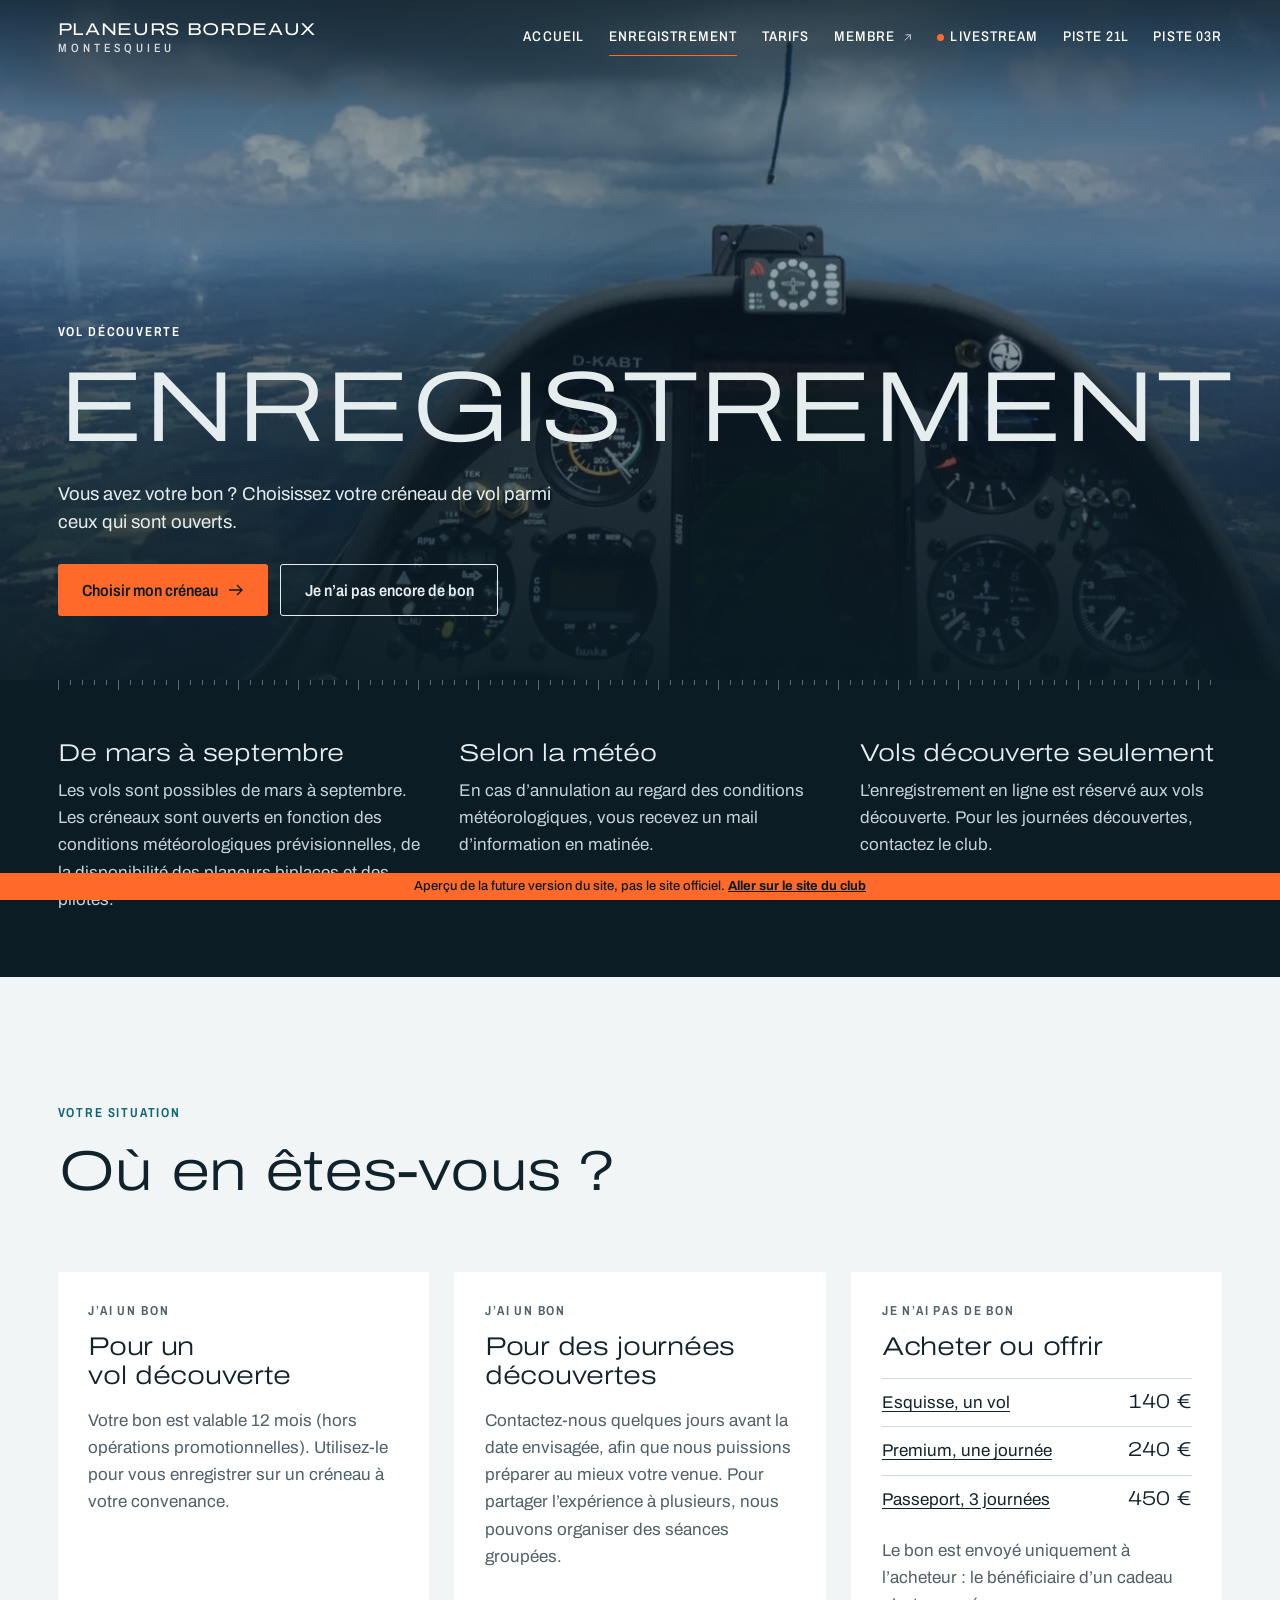
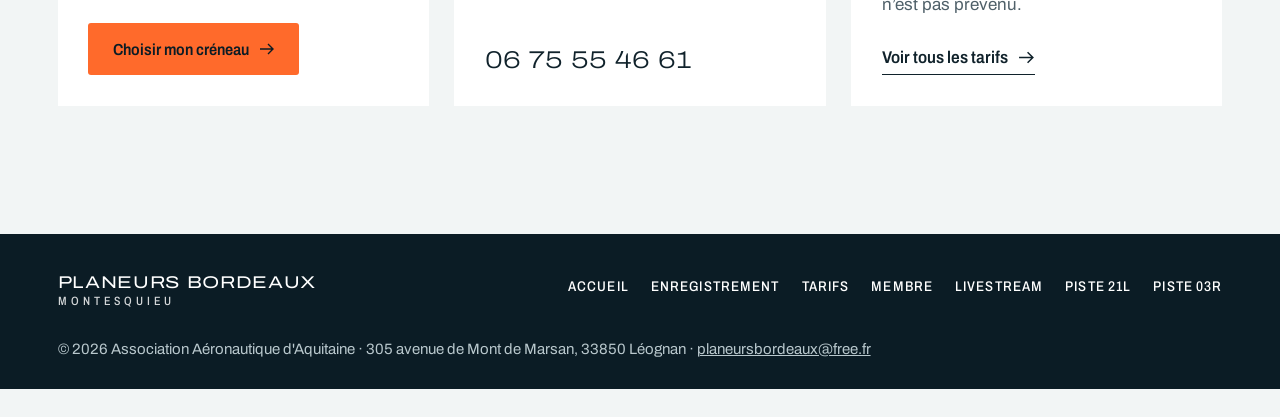
==== enregistrement.html @ 53cec764 "Publie l'aperçu du nouveau site du club Copie de relecture, non officielle et non indexée. Sans webc" ====
<!doctype html>
<html lang="fr">
<head>
  <meta charset="utf-8">
  <meta name="viewport" content="width=device-width, initial-scale=1">
  <title>Enregistrement sur un vol découverte | Planeurs Bordeaux Montesquieu</title>
  <meta name="description" content="Vous avez un bon pour un vol découverte en planeur ? Choisissez votre créneau de vol sur l'aérodrome de Bordeaux–Léognan–Saucats, de mars à septembre.">
  <meta property="og:type" content="website">
  <meta property="og:locale" content="fr_FR">
  <meta property="og:site_name" content="Planeurs Bordeaux Montesquieu">
  <meta property="og:title" content="Enregistrement sur un vol découverte | Planeurs Bordeaux Montesquieu">
  <meta property="og:description" content="Vous avez un bon pour un vol découverte en planeur ? Choisissez votre créneau de vol sur l'aérodrome de Bordeaux–Léognan–Saucats, de mars à septembre.">
  <meta property="og:image" content="https://planeursbordeaux.fr/assets/img/partage.jpg">
  <meta name="theme-color" content="#0b1c25">
  <link rel="icon" href="assets/img/favicon.svg" type="image/svg+xml">
  <link rel="preload" href="assets/fonts/archivo-latin-wdth-normal.woff2" as="font" type="font/woff2" crossorigin>
  <link rel="stylesheet" href="assets/css/site.css">
  <script>document.documentElement.classList.add('js')</script>
  <meta name="robots" content="noindex, nofollow">
  <style>
    .bandeau-apercu { position: fixed; inset: auto 0 0; z-index: 60; padding: 5px 12px; background: #ff6a2b; color: #0b1c25; font-size: .8125rem; line-height: 1.3; text-align: center; font-weight: 500; }
    .bandeau-apercu a { font-weight: 700; }
    body, .hero { padding-bottom: 28px; }
  </style>
</head>
<body class="page-enregistrement">
  <a class="evitement" href="#contenu">Aller au contenu</a>

  <header class="entete">
    <a class="marque" href="index.html" aria-label="Planeurs Bordeaux Montesquieu, accueil">
      <b>Planeurs Bordeaux</b>
      <span>Montesquieu</span>
    </a>
    <button class="menu-bouton" type="button" aria-expanded="false" aria-controls="navigation">Menu</button>
    <nav class="nav" id="navigation" aria-label="Navigation principale">
      <ul>
        <li><a href="index.html">Accueil</a></li>
        <li><a href="enregistrement.html" aria-current="page">Enregistrement</a></li>
        <li><a href="tarifs.html">Tarifs</a></li>
        <li><a href="https://club.givav.fr/givav.php/gvsmart" target="_blank" rel="noopener">Membre <svg class="fleche fleche-sortie" viewBox="0 0 16 16" aria-hidden="true"><path d="M4 12 12 4M5 4h7v7" fill="none" stroke="currentColor" stroke-width="1.4"/></svg><span class="sr"> (nouvel onglet)</span></a></li>
        <li><a href="livestream.html"><span class="point-direct" aria-hidden="true"></span>Livestream</a></li>
        <li><a href="piste-21l.html">Piste 21L</a></li>
        <li><a href="piste-03r.html">Piste 03R</a></li>
      </ul>
    </nav>
  </header>

  <main id="contenu">
  <section class="tete-page tete-page-photo sombre">
    <img src="assets/img/avec-precision-1920.webp" srcset="assets/img/avec-precision-1280.webp 1280w, assets/img/avec-precision-1920.webp 1920w" sizes="max(100vw, 120vh)" width="1920" height="1000" alt="Tableau de bord d'un planeur en vol, avec la campagne à l'horizon" style="object-position:62% 50%" fetchpriority="high">
    <div class="wrap">
      <p class="etiquette">Vol découverte</p>
      <h1>Enregistrement</h1>
      <p class="chapo">Vous avez votre bon ? Choisissez votre créneau de vol parmi ceux qui sont ouverts.</p>
      <div class="actions">
        <a class="bouton" href="https://club.givav.fr/givav.php/gvvi/vi/resa?assoc=723302">Choisir mon créneau <svg class="fleche" viewBox="0 0 16 16" aria-hidden="true"><path d="M1 8h13M9 3l5 5-5 5" fill="none" stroke="currentColor" stroke-width="1.4"/></svg></a>
        <a class="bouton bouton-contour" href="#cas">Je n’ai pas encore de bon</a>
      </div>
    </div>
  </section>

  <section class="sombre" aria-label="À savoir avant de choisir un créneau">
    <div class="wrap">
      <div class="graduation"></div>
      <div class="reperes-vol">
        <div>
          <h2>De mars à septembre</h2>
          <p>Les vols sont possibles de mars à septembre. Les créneaux sont ouverts en fonction des conditions météorologiques prévisionnelles, de la disponibilité des planeurs biplaces et des pilotes.</p>
        </div>
        <div>
          <h2>Selon la météo</h2>
          <p>En cas d’annulation au regard des conditions météorologiques, vous recevez un mail d’information en matinée.</p>
        </div>
        <div>
          <h2>Vols découverte seulement</h2>
          <p>L’enregistrement en ligne est réservé aux vols découverte. Pour les journées découvertes, contactez le club.</p>
        </div>
      </div>
    </div>
  </section>

  <section class="section clair" id="cas" aria-label="Votre situation">
    <div class="wrap">
      <div class="titre-section">
        <p class="etiquette">Votre situation</p>
        <h2>Où en êtes-vous ?</h2>
      </div>
      <div class="cas">
        <article>
          <p class="etiquette">J’ai un bon</p>
          <h3>Pour un vol découverte</h3>
          <p>Votre bon est valable 12 mois (hors opérations promotionnelles). Utilisez-le pour vous enregistrer sur un créneau à votre convenance.</p>
          <div class="bas"><a class="bouton" href="https://club.givav.fr/givav.php/gvvi/vi/resa?assoc=723302">Choisir mon créneau <svg class="fleche" viewBox="0 0 16 16" aria-hidden="true"><path d="M1 8h13M9 3l5 5-5 5" fill="none" stroke="currentColor" stroke-width="1.4"/></svg></a></div>
        </article>
        <article>
          <p class="etiquette">J’ai un bon</p>
          <h3>Pour des journées découvertes</h3>
          <p>Contactez-nous quelques jours avant la date envisagée, afin que nous puissions préparer au mieux votre venue. Pour partager l’expérience à plusieurs, nous pouvons organiser des séances groupées.</p>
          <div class="bas"><a class="contact-tel" href="tel:+33675554661">06 75 55 46 61</a></div>
        </article>
        <article>
          <p class="etiquette">Je n’ai pas de bon</p>
          <h3>Acheter ou offrir</h3>
          <ul class="cas-liste">
            <li><a href="https://club.givav.fr/givav.php/gvvi/vi/main?assoc=723302&amp;id_vi_modele=1">Esquisse, un vol</a><span class="prix">140 €</span></li>
            <li><a href="https://club.givav.fr/givav.php/gvvi/vi/main?assoc=723302&amp;id_vi_modele=3">Premium, une journée</a><span class="prix">240 €</span></li>
            <li><a href="https://club.givav.fr/givav.php/gvvi/decouv/main?assoc=723302&amp;id_forfait_modele=90">Passeport, 3 journées</a><span class="prix">450 €</span></li>
          </ul>
          <p style="margin-top:14px">Le bon est envoyé uniquement à l’acheteur : le bénéficiaire d’un cadeau n’est pas prévenu.</p>
          <div class="bas"><a class="lien-fleche" href="tarifs.html">Voir tous les tarifs <svg class="fleche" viewBox="0 0 16 16" aria-hidden="true"><path d="M1 8h13M9 3l5 5-5 5" fill="none" stroke="currentColor" stroke-width="1.4"/></svg></a></div>
        </article>
      </div>
    </div>
  </section>
  </main>

  <footer class="pied">
    <div class="wrap">
      <div class="pied-haut">
        <a class="marque" href="index.html">
          <b>Planeurs Bordeaux</b>
          <span>Montesquieu</span>
        </a>
        <nav aria-label="Navigation du pied de page">
          <ul>
        <li><a href="index.html">Accueil</a></li>
        <li><a href="enregistrement.html">Enregistrement</a></li>
        <li><a href="tarifs.html">Tarifs</a></li>
        <li><a href="https://club.givav.fr/givav.php/gvsmart" target="_blank" rel="noopener">Membre</a></li>
        <li><a href="livestream.html">Livestream</a></li>
        <li><a href="piste-21l.html">Piste 21L</a></li>
        <li><a href="piste-03r.html">Piste 03R</a></li>
          </ul>
        </nav>
      </div>
      <p class="pied-bas">© 2026 Association Aéronautique d'Aquitaine · 305 avenue de Mont de Marsan, 33850 Léognan · <a href="mailto:planeursbordeaux@free.fr">planeursbordeaux@free.fr</a></p>
    </div>
  </footer>

  <div class="bandeau-apercu">Aperçu de la future version du site, pas le site officiel. <a href="http://planeursbordeaux.fr/">Aller sur le site du club</a></div>
  <script src="assets/js/site.js" defer></script>
</body>
</html>
---- assets/css/site.css ----
/* Planeurs Bordeaux Montesquieu
   Une seule police, Archivo, en trois largeurs :
   large pour les titres et les prix, normale pour le texte, étroite pour les étiquettes. */

@font-face {
  font-family: "Archivo";
  src: url("../fonts/archivo-latin-wdth-normal.woff2") format("woff2");
  font-weight: 100 900;
  font-stretch: 62% 125%;
  font-display: swap;
}

:root {
  --nuit: #0b1c25;
  --nuit-2: #142d39;
  --encre: #10222b;
  --gris: #4f6069;
  --filet: #cfd8da;
  --ciel: #f2f5f5;
  --sable: #ece3d3;
  --ocean: #0b6577;
  --ocean-clair: #9fd0dc;
  --balise: #ff6a2b;
  --gouttiere: clamp(20px, 4.5vw, 72px);
  --section: clamp(72px, 10vw, 152px);
  --entete: 76px;
}

*, *::before, *::after { box-sizing: border-box; }

html {
  scroll-behavior: smooth;
  scroll-padding-top: calc(var(--entete) + 16px);
  -webkit-text-size-adjust: 100%;
}

body {
  margin: 0;
  font: 400 1.0625rem/1.6 "Archivo", system-ui, -apple-system, "Segoe UI", sans-serif;
  color: var(--encre);
  background: var(--ciel);
  overflow-x: clip;
}

body.menu-ouvert { overflow: hidden; }

img { display: block; max-width: 100%; height: auto; }
a { color: inherit; }
ul, ol { margin: 0; padding: 0; list-style: none; }
p { margin: 0; }
figure { margin: 0; }

h1, h2, h3 {
  margin: 0;
  font-weight: 300;
  font-stretch: 125%;
  line-height: 1.06;
  letter-spacing: -.012em;
  text-wrap: balance;
}
h2 { font-size: clamp(2rem, 4.4vw, 4.25rem); }
h3 { font-size: clamp(1.5rem, 2.3vw, 2.125rem); line-height: 1.12; }

:focus-visible { outline: 2px solid var(--balise); outline-offset: 3px; }

.sr { position: absolute; width: 1px; height: 1px; overflow: hidden; clip-path: inset(50%); white-space: nowrap; }

.evitement {
  position: absolute; left: 12px; top: -60px; z-index: 100;
  padding: .6em 1em; background: #fff; color: var(--encre);
}
.evitement:focus { top: 12px; }

.wrap { width: 100%; max-width: 1480px; margin-inline: auto; padding-inline: var(--gouttiere); }
.section { padding-block: var(--section); }
.sombre { background: var(--nuit); color: #e6edef; }
.sable { background: var(--sable); }

.etiquette {
  font-stretch: 78%;
  font-weight: 600;
  font-size: .8125rem;
  line-height: 1.3;
  letter-spacing: .14em;
  text-transform: uppercase;
  color: var(--ocean);
}
.sombre .etiquette { color: var(--ocean-clair); }

.chapo { font-size: clamp(1.125rem, 1.45vw, 1.3125rem); line-height: 1.5; max-width: 46ch; }

.titre-section {
  display: grid;
  grid-template-columns: repeat(12, 1fr);
  column-gap: 24px;
  row-gap: 20px;
  align-items: end;
  margin-bottom: clamp(40px, 5.5vw, 80px);
}
.titre-section .etiquette { grid-column: 1 / -1; }
.titre-section h2 { grid-column: 1 / span 7; }
.titre-section .chapo { grid-column: 8 / -1; }

/* Graduation d'instrument, le fil conducteur du site */
.graduation {
  height: 10px;
  background:
    repeating-linear-gradient(90deg, currentColor 0 1px, transparent 1px 60px) 0 0 / 100% 10px no-repeat,
    repeating-linear-gradient(90deg, currentColor 0 1px, transparent 1px 12px) 0 0 / 100% 5px no-repeat;
  opacity: .38;
}

/* Boutons et liens */
.bouton {
  display: inline-flex;
  align-items: center;
  justify-content: center;
  gap: .65em;
  padding: .95em 1.45em;
  border: 1px solid transparent;
  border-radius: 3px;
  background: var(--balise);
  color: var(--nuit);
  font: inherit;
  font-stretch: 88%;
  font-weight: 600;
  font-size: 1rem;
  line-height: 1.2;
  text-decoration: none;
  cursor: pointer;
  transition: background-color .2s, color .2s, border-color .2s;
}
.bouton:hover { background: #fff; }
.sable .bouton:hover, .clair .bouton:hover { background: var(--nuit); color: #fff; }
.bouton-contour { background: transparent; border-color: currentColor; color: inherit; }
.bouton-contour:hover { background: #fff; border-color: #fff; color: var(--nuit); }
.sable .bouton-contour:hover, .clair .bouton-contour:hover { background: var(--nuit); border-color: var(--nuit); color: #fff; }

.lien-fleche {
  display: inline-flex;
  align-items: center;
  gap: .6em;
  font-stretch: 88%;
  font-weight: 600;
  text-decoration: none;
  border-bottom: 1px solid currentColor;
  padding-bottom: .15em;
}
.fleche { display: inline-block; flex: none; width: 1em; height: 1em; transition: transform .2s; }
a:hover > .fleche { transform: translateX(3px); }
a:hover > .fleche-sortie { transform: translate(2px, -2px); }

/* En-tête */
.entete {
  position: fixed;
  inset: 0 0 auto;
  z-index: 50;
  display: flex;
  align-items: center;
  justify-content: space-between;
  gap: 24px;
  min-height: var(--entete);
  padding: 12px var(--gouttiere);
  color: #fff;
  transition: background-color .3s, min-height .3s;
}
.entete::before {
  content: "";
  position: absolute;
  inset: 0 0 -32px;
  z-index: -1;
  background: linear-gradient(to bottom, rgba(11, 28, 37, .62), transparent);
  pointer-events: none;
  transition: opacity .3s;
}
.entete.pleine { background: rgba(11, 28, 37, .96); }
.entete.pleine::before { opacity: 0; }

.marque { display: block; text-decoration: none; line-height: 1.1; }
.marque b { display: block; font-stretch: 125%; font-weight: 400; font-size: 1.0625rem; letter-spacing: .04em; text-transform: uppercase; white-space: nowrap; }
.marque span { display: block; margin-top: 3px; font-stretch: 78%; font-weight: 500; font-size: .75rem; letter-spacing: .34em; text-transform: uppercase; opacity: .82; }

@media (max-width: 380px) {
  .entete { gap: 12px; }
  .marque b { font-size: .9375rem; letter-spacing: .02em; }
}

.nav ul { display: flex; gap: clamp(14px, 1.9vw, 30px); }
.nav a {
  display: inline-flex;
  align-items: center;
  gap: .45em;
  padding: .45em 0;
  border-bottom: 1px solid transparent;
  font-stretch: 84%;
  font-weight: 500;
  font-size: .875rem;
  letter-spacing: .08em;
  text-transform: uppercase;
  text-decoration: none;
  white-space: nowrap;
  transition: border-color .2s;
}
.nav a:hover { border-bottom-color: rgba(255, 255, 255, .6); }
.nav a[aria-current] { border-bottom-color: var(--balise); }
.nav .fleche { width: .8em; height: .8em; opacity: .75; }

.point-direct {
  flex: none;
  width: 7px;
  height: 7px;
  border-radius: 50%;
  background: var(--balise);
  animation: pulsation 2.4s ease-in-out infinite;
}
@keyframes pulsation { 50% { opacity: .35; } }

.menu-bouton {
  display: none;
  padding: .5em 0;
  border: 0;
  background: none;
  color: inherit;
  font: inherit;
  font-stretch: 84%;
  font-weight: 600;
  font-size: .875rem;
  letter-spacing: .1em;
  text-transform: uppercase;
  cursor: pointer;
}

@media (max-width: 1120px) {
  .menu-bouton { display: block; position: relative; z-index: 2; }
  .marque { position: relative; z-index: 2; }
  .nav {
    position: fixed;
    inset: 0;
    z-index: 1;
    display: flex;
    align-items: center;
    padding: 88px var(--gouttiere) 32px;
    background: var(--nuit);
    overflow-y: auto;
    visibility: hidden;
    opacity: 0;
    transition: opacity .2s, visibility .2s;
  }
  .menu-ouvert .nav { visibility: visible; opacity: 1; }
  .nav ul { flex-direction: column; gap: 6px; width: 100%; }
  .nav a {
    font-stretch: 125%;
    font-weight: 300;
    font-size: clamp(1.5rem, 6.4vw, 2.5rem);
    letter-spacing: 0;
    padding: .28em 0;
    white-space: normal;
  }
  .point-direct { width: 11px; height: 11px; }
}

/* Bandeau d'accueil */
.hero {
  position: relative;
  display: flex;
  flex-direction: column;
  justify-content: flex-end;
  min-height: 100vh;
  min-height: 100svh;
  padding-top: calc(var(--entete) + 24px);
  overflow: hidden;
  background: var(--nuit);
  color: #fff;
}
.hero-images { position: absolute; inset: 0; }
.hero-images img {
  position: absolute;
  inset: 0;
  width: 100%;
  height: 100%;
  object-fit: cover;
  opacity: 0;
  transition: opacity 1.4s ease;
}
.hero-images img.actif { opacity: 1; animation: derive 14s linear forwards; }
@keyframes derive { from { transform: scale(1.07); } to { transform: scale(1); } }
.hero::after {
  content: "";
  position: absolute;
  inset: 0;
  background: linear-gradient(to top, rgba(11, 28, 37, .92) 0%, rgba(11, 28, 37, .62) 42%, rgba(11, 28, 37, .34) 62%, rgba(11, 28, 37, 0) 82%);
}
@media (max-width: 760px) {
  .hero::after { background: linear-gradient(to top, rgba(11, 28, 37, .94) 0%, rgba(11, 28, 37, .72) 52%, rgba(11, 28, 37, .4) 72%, rgba(11, 28, 37, .05) 92%); }
}
.hero-contenu { position: relative; z-index: 1; padding-bottom: clamp(20px, 3vw, 36px); }
.hero .etiquette { color: #fff; margin-bottom: 18px; }
.hero h1 { font-size: clamp(2.05rem, 5.5vw, 6.25rem); line-height: 1.03; text-transform: uppercase; }
.hero-bas {
  display: flex;
  flex-wrap: wrap;
  align-items: flex-end;
  justify-content: space-between;
  gap: 24px 48px;
  margin-top: clamp(20px, 2.6vw, 36px);
}
.hero-bas .chapo { margin-bottom: 22px; max-width: 42ch; }
.actions { display: flex; flex-wrap: wrap; gap: 12px; }
.position {
  font-stretch: 78%;
  font-weight: 500;
  font-size: .8125rem;
  letter-spacing: .12em;
  text-transform: uppercase;
  text-align: right;
  line-height: 1.6;
  opacity: .85;
  font-variant-numeric: tabular-nums;
}

.hero-index {
  position: relative;
  z-index: 1;
  display: flex;
  align-items: stretch;
  gap: clamp(6px, 1.2vw, 20px);
  padding-bottom: 18px;
}
.hero-index ol { display: grid; grid-auto-flow: column; grid-auto-columns: 1fr; gap: clamp(6px, 1.2vw, 20px); flex: 1; min-width: 0; }
.hero-index ol button {
  display: block;
  width: 100%;
  padding: 10px 0 2px;
  border: 0;
  background: none;
  color: #fff;
  font: inherit;
  font-stretch: 78%;
  font-weight: 500;
  font-size: .8125rem;
  letter-spacing: .1em;
  line-height: 1.25;
  text-align: left;
  text-transform: uppercase;
  cursor: pointer;
  opacity: .62;
  transition: opacity .2s;
}
.hero-index ol button:hover, .hero-index ol button.actif { opacity: 1; }
.hero-index .barre { display: block; height: 2px; margin-bottom: 9px; background: rgba(255, 255, 255, .28); overflow: hidden; }
.hero-index .barre i { display: block; height: 100%; background: var(--balise); transform: scaleX(0); transform-origin: left; }
.hero-index button.actif .barre i { transform: scaleX(1); }
.hero-index.en-lecture button.actif .barre i { animation: remplir 7s linear; }
@keyframes remplir { from { transform: scaleX(0); } to { transform: scaleX(1); } }
.hero-pause {
  flex: none;
  align-self: flex-start;
  width: 28px;
  height: 28px;
  margin-top: 4px;
  padding: 0;
  border: 1px solid rgba(255, 255, 255, .5);
  border-radius: 50%;
  background: none;
  color: #fff;
  font-size: .625rem;
  line-height: 1;
  cursor: pointer;
}

.hero-legende {
  display: none;
  position: relative;
  z-index: 1;
  font-stretch: 78%;
  font-weight: 500;
  font-size: .8125rem;
  letter-spacing: .1em;
  text-transform: uppercase;
  margin-bottom: 2px;
}
@media (max-width: 760px) {
  .hero-index .mot { display: none; }
  .hero-index ol button { padding-block: 13px; }
  .hero-index .barre { margin-bottom: 0; }
  .hero-index { padding-bottom: 6px; }
  .position { display: none; }
  .hero .bouton { flex: 1 1 100%; }
  .hero-legende { display: block; }
}

/* Repères chiffrés */
.reperes { background: var(--nuit); color: #fff; }
.reperes ul {
  display: grid;
  grid-template-columns: repeat(4, 1fr);
  gap: 32px 24px;
  padding-block: clamp(32px, 4vw, 52px) clamp(44px, 5vw, 68px);
}
.reperes strong {
  display: block;
  margin-bottom: 8px;
  font-stretch: 125%;
  font-weight: 300;
  font-size: clamp(1.625rem, 3vw, 3rem);
  line-height: 1.1;
}
.reperes span { display: block; max-width: 28ch; color: #b9c8cd; font-size: 1rem; line-height: 1.4; }
@media (max-width: 860px) { .reperes ul { grid-template-columns: repeat(2, 1fr); } }

/* Offres découverte */
.offres { display: grid; grid-template-columns: repeat(3, 1fr); gap: clamp(20px, 2.2vw, 36px); }
.offre { position: relative; display: flex; flex-direction: column; background: #fff; }
.offre figure { aspect-ratio: 3 / 2; overflow: hidden; background: var(--nuit); }
.offre img { width: 100%; height: 100%; object-fit: cover; transition: transform .6s ease; }
.offre:hover img { transform: scale(1.04); }
.offre-corps { display: flex; flex-direction: column; flex: 1; padding: clamp(20px, 2vw, 32px); }
.offre h3 { margin-top: 8px; }
.prix {
  font-stretch: 125%;
  font-weight: 300;
  line-height: 1;
  letter-spacing: -.02em;
  white-space: nowrap;
  font-variant-numeric: tabular-nums;
}
.offre .prix { margin: 18px 0 16px; font-size: clamp(2.5rem, 3.8vw, 3.75rem); }
.offre-meta { display: flex; flex-wrap: wrap; gap: 6px; margin-bottom: 16px; }
.offre-meta li {
  padding: .25em .6em;
  border-radius: 2px;
  background: var(--ciel);
  font-stretch: 84%;
  font-weight: 500;
  font-size: .875rem;
  line-height: 1.35;
}
.offre-texte { color: var(--gris); margin-bottom: 24px; }
.offre .lien-fleche { margin-top: auto; align-self: flex-start; }
.offre .lien-fleche::after { content: ""; position: absolute; inset: 0; }
.offre:hover .fleche { transform: translateX(3px); }
.offres-note {
  display: flex;
  flex-wrap: wrap;
  align-items: baseline;
  justify-content: space-between;
  gap: 8px 32px;
  margin-top: clamp(24px, 3vw, 40px);
  padding-top: 18px;
  border-top: 1px solid var(--filet);
}
@media (max-width: 980px) {
  .offres { grid-template-columns: 1fr; }
  .offre { flex-direction: row; }
  .offre figure { flex: 0 0 38%; aspect-ratio: auto; }
}
@media (max-width: 620px) {
  .offre { flex-direction: column; }
  .offre figure { flex: none; aspect-ratio: 3 / 2; }
}

/* Marche à suivre */
.parcours { display: grid; grid-template-columns: repeat(2, 1fr); gap: clamp(40px, 6vw, 96px); }
.parcours h3 { margin-bottom: 24px; }
.etapes { counter-reset: etape; margin-bottom: 28px; }
.etapes li {
  counter-increment: etape;
  display: grid;
  grid-template-columns: 44px 1fr;
  padding: 16px 0;
  border-top: 1px solid rgba(16, 34, 43, .2);
}
.etapes li::before {
  content: counter(etape, decimal-leading-zero);
  font-stretch: 78%;
  font-weight: 600;
  font-size: .875rem;
  letter-spacing: .08em;
  line-height: 1.9;
  font-variant-numeric: tabular-nums;
}
@media (max-width: 820px) { .parcours { grid-template-columns: 1fr; } }

/* Les ailes de la glisse */
.valeurs {
  margin-top: 20px;
  font-stretch: 125%;
  font-weight: 200;
  font-size: clamp(1.625rem, 4vw, 3.875rem);
  line-height: 1.22;
  letter-spacing: -.01em;
}
.valeurs span { color: var(--ocean-clair); }
.recits { display: grid; gap: clamp(56px, 8vw, 120px); margin-top: clamp(56px, 8vw, 120px); }
.recit { display: grid; grid-template-columns: repeat(12, 1fr); column-gap: 24px; row-gap: 28px; align-items: center; }
.recit figure { grid-column: 1 / span 7; overflow: hidden; aspect-ratio: 4 / 3; }
.recit img { width: 100%; height: 100%; object-fit: cover; }
.recit-texte { grid-column: 9 / -1; }
.recit:nth-child(even) figure { grid-column: 6 / -1; order: 2; }
.recit:nth-child(even) .recit-texte { grid-column: 1 / span 4; order: 1; }
.recit h3 { margin-bottom: 18px; }
.recit p { color: #c6d3d7; margin-bottom: 22px; }
@media (max-width: 860px) {
  .recit figure, .recit-texte, .recit:nth-child(even) figure, .recit:nth-child(even) .recit-texte { grid-column: 1 / -1; order: 0; }
}

/* Galerie */
.galerie-tete { display: flex; align-items: flex-end; justify-content: space-between; gap: 24px; margin-bottom: 28px; }
.galerie-tete h2 { margin-top: 12px; }
.galerie-fleches { display: flex; gap: 8px; }
.rond {
  display: grid;
  place-items: center;
  width: 48px;
  height: 48px;
  padding: 0;
  border: 1px solid currentColor;
  border-radius: 50%;
  background: none;
  color: inherit;
  cursor: pointer;
  transition: background-color .2s, color .2s;
}
.rond:hover { background: #fff; color: var(--nuit); }
.rond .fleche { width: 18px; height: 18px; }
.rond-retour .fleche { transform: scaleX(-1); }
.galerie {
  display: flex;
  gap: clamp(10px, 1.2vw, 18px);
  padding-inline: var(--gouttiere);
  padding-bottom: 14px;
  overflow-x: auto;
  scroll-snap-type: x proximity;
  scroll-padding-inline: var(--gouttiere);
  scrollbar-width: thin;
  scrollbar-color: rgba(255, 255, 255, .35) transparent;
}
.galerie figure { flex: none; scroll-snap-align: start; }
.galerie button { display: block; padding: 0; border: 0; background: none; cursor: zoom-in; }
.galerie img { width: auto; height: clamp(240px, 38vw, 520px); max-width: none; }
.galerie figcaption {
  margin-top: 10px;
  color: #b9c8cd;
  font-stretch: 78%;
  font-weight: 500;
  font-size: .8125rem;
  letter-spacing: .1em;
  text-transform: uppercase;
}

.visionneuse {
  width: 100vw;
  max-width: none;
  height: 100vh;
  height: 100dvh;
  max-height: none;
  padding: 0;
  border: 0;
  background: rgba(5, 13, 17, .97);
  color: #fff;
}
.visionneuse[open] { display: grid; grid-template-rows: 1fr auto; }
.visionneuse img { width: 100%; height: 100%; min-height: 0; object-fit: contain; padding: clamp(8px, 3vw, 40px); }
.visionneuse-bas { display: flex; align-items: center; justify-content: space-between; gap: 16px; padding: 12px var(--gouttiere) 20px; }
.visionneuse-actions { display: flex; gap: 8px; }

/* Association de référence */
.portraits { display: grid; grid-template-columns: repeat(3, 1fr); gap: clamp(24px, 2.6vw, 40px); }
.portraits img { width: 100%; aspect-ratio: 3 / 2; object-fit: cover; margin-bottom: 20px; }
.portraits h3 { margin-bottom: 6px; }
.portraits .etiquette { margin-bottom: 12px; }
.portraits p:last-child { color: var(--gris); }
@media (max-width: 820px) { .portraits { grid-template-columns: 1fr; } }

/* Webcams */
.direct-grille { display: grid; grid-template-columns: repeat(2, 1fr); gap: clamp(16px, 2vw, 28px); }
.webcam { position: relative; display: block; text-decoration: none; }
.webcam-image { position: relative; aspect-ratio: 16 / 9; background: var(--nuit-2); overflow: hidden; }
.webcam-image img { width: 100%; height: 100%; object-fit: cover; }
.webcam-image img:not([src]) { visibility: hidden; }
.webcam-attente, .webcam-panne {
  position: absolute;
  inset: 0;
  display: grid;
  place-content: center;
  padding: 24px;
  text-align: center;
  color: #b9c8cd;
}
.webcam-panne { display: none; background: var(--nuit-2); }
.webcam.prete .webcam-attente, .webcam.en-panne .webcam-attente { display: none; }
.webcam.en-panne .webcam-panne { display: grid; }
.webcam-pied { display: flex; flex-wrap: wrap; align-items: baseline; justify-content: space-between; gap: 4px 20px; margin-top: 12px; }
.webcam-nom { display: inline-flex; align-items: center; gap: .5em; font-stretch: 125%; font-weight: 300; font-size: clamp(1.25rem, 2vw, 1.75rem); }
.webcam-etat { color: #b9c8cd; font-size: .9375rem; font-variant-numeric: tabular-nums; }
.direct-suite { display: flex; flex-wrap: wrap; align-items: center; justify-content: space-between; gap: 16px 32px; margin-top: clamp(28px, 3.4vw, 48px); }
@media (max-width: 720px) { .direct-grille { grid-template-columns: 1fr; } }

/* Contacts */
.contacts { background: var(--ocean); color: #fff; }
.contacts .etiquette { color: #cfe7ed; }
.contacts h2 { margin-bottom: clamp(32px, 4.5vw, 64px); }
.contacts-grille { display: grid; grid-template-columns: repeat(3, 1fr); gap: 36px 32px; }
.contact-tel { display: block; margin-top: 8px; font-stretch: 125%; font-weight: 300; font-size: clamp(1.375rem, 2.3vw, 2.25rem); line-height: 1.15; white-space: nowrap; text-decoration: none; }
.contact-tel:hover { text-decoration: underline; text-underline-offset: .18em; text-decoration-thickness: 1px; }
.contacts-infos { display: grid; grid-template-columns: repeat(3, 1fr); gap: 32px; margin-top: clamp(36px, 4.5vw, 64px); padding-top: 28px; border-top: 1px solid rgba(255, 255, 255, .35); }
.contacts-infos .etiquette { margin-bottom: 8px; }
.contacts-infos a:not(.lien-fleche) { text-underline-offset: .18em; }
.contacts-infos p + p { margin-top: 8px; }
.reseaux { display: flex; flex-wrap: wrap; gap: 8px 20px; }
@media (max-width: 860px) { .contacts-grille, .contacts-infos { grid-template-columns: 1fr; } }

/* Pied de page */
.pied { background: var(--nuit); color: #b9c8cd; font-size: .9375rem; }
.pied-haut { display: flex; flex-wrap: wrap; justify-content: space-between; gap: 24px 48px; padding-block: 40px 28px; color: #fff; }
.pied ul { display: flex; flex-wrap: wrap; gap: 8px 22px; }
.pied ul a { text-decoration: none; font-stretch: 84%; font-weight: 500; font-size: .875rem; letter-spacing: .08em; text-transform: uppercase; }
.pied ul a:hover { text-decoration: underline; text-underline-offset: .25em; }
.pied-bas { padding-bottom: 28px; }

/* Pages intérieures */
.tete-page { position: relative; padding-top: calc(var(--entete) + clamp(40px, 6vw, 88px)); padding-bottom: clamp(36px, 5vw, 72px); overflow: hidden; }
.tete-page h1 { font-size: clamp(1.5rem, 7.8vw, 6.5rem); text-transform: uppercase; margin-top: 14px; }
.tete-page .chapo { margin-top: 20px; }
.tete-page-photo { min-height: min(78vh, 680px); display: flex; flex-direction: column; justify-content: flex-end; }
.tete-page-photo > img { position: absolute; inset: 0; width: 100%; height: 100%; object-fit: cover; }
.tete-page-photo::after { content: ""; position: absolute; inset: 0; background: linear-gradient(to top, rgba(11, 28, 37, .92), rgba(11, 28, 37, .35) 62%, rgba(11, 28, 37, .55)); }
.tete-page-photo .wrap { position: relative; z-index: 1; }
.tete-page-photo .etiquette { color: #fff; }
.tete-page .actions { margin-top: 28px; }

/* Enregistrement */
.reperes-vol { display: grid; grid-template-columns: repeat(3, 1fr); gap: 28px clamp(24px, 3vw, 48px); padding-block: clamp(32px, 4vw, 52px) clamp(44px, 5vw, 68px); }
.reperes-vol h2 { font-size: clamp(1.25rem, 1.9vw, 1.75rem); margin-bottom: 10px; }
.reperes-vol p { color: #c6d3d7; }
@media (max-width: 820px) { .reperes-vol { grid-template-columns: 1fr; } }

.cas { display: grid; grid-template-columns: repeat(3, 1fr); gap: clamp(16px, 2vw, 28px); }
.cas article { display: flex; flex-direction: column; padding: clamp(22px, 2.4vw, 36px); background: #fff; }
.cas h3 { margin-bottom: 16px; font-size: clamp(1.375rem, 2vw, 1.875rem); }
.cas p { color: var(--gris); margin-bottom: 14px; }
.cas .bas { margin-top: auto; padding-top: 12px; }
.cas .contact-tel { font-size: clamp(1.25rem, 1.9vw, 1.625rem); margin-top: 0; }
.cas-liste li { display: flex; align-items: baseline; justify-content: space-between; gap: 16px; padding: 10px 0; border-top: 1px solid var(--filet); }
.cas-liste a { text-underline-offset: .18em; }
.cas-liste .prix { font-size: 1.25rem; letter-spacing: 0; }
@media (max-width: 980px) { .cas { grid-template-columns: 1fr; } }

/* Tarifs */
.sous-nav {
  position: sticky;
  top: var(--entete);
  z-index: 20;
  background: var(--ciel);
  border-bottom: 1px solid var(--filet);
}
.sous-nav ul { display: flex; gap: clamp(16px, 2.6vw, 40px); overflow-x: auto; scrollbar-width: none; }
.sous-nav ul::-webkit-scrollbar { display: none; }
.sous-nav a {
  display: block;
  padding: 16px 0 14px;
  border-bottom: 2px solid transparent;
  font-stretch: 84%;
  font-weight: 600;
  font-size: .875rem;
  letter-spacing: .08em;
  text-transform: uppercase;
  text-decoration: none;
  white-space: nowrap;
}
.sous-nav a:hover { border-bottom-color: var(--filet); }
.sous-nav a[aria-current] { border-bottom-color: var(--balise); }

.tarif { display: grid; grid-template-columns: repeat(12, 1fr); column-gap: 24px; row-gap: 28px; padding-block: clamp(52px, 7vw, 104px); border-bottom: 1px solid var(--filet); }
.tarif:last-child { border-bottom: 0; }
.tarif-titre { grid-column: 1 / span 4; }
.tarif-titre > div { position: sticky; top: calc(var(--entete) + 80px); }
.tarif-titre h2 { font-size: clamp(1.875rem, 3.2vw, 3rem); margin-top: 10px; }
.tarif-titre p:not(.etiquette) { margin-top: 16px; color: var(--gris); max-width: 32ch; }
.tarif-corps { grid-column: 5 / -1; min-width: 0; }
.tarif-corps > * + * { margin-top: clamp(32px, 3.6vw, 52px); }
@media (max-width: 900px) {
  .tarif-titre, .tarif-corps { grid-column: 1 / -1; }
  .tarif-titre > div { position: static; }
}

.bloc-titre { font-size: clamp(1.25rem, 1.9vw, 1.75rem); line-height: 1.2; }
.bloc-sous { color: var(--gris); margin-top: 8px; }
.lignes { margin-top: 14px; }
.ligne { display: grid; grid-template-columns: 1fr auto; align-items: baseline; gap: 4px 24px; padding: 16px 0; border-top: 1px solid var(--filet); }
.ligne:last-child { border-bottom: 1px solid var(--filet); }
.ligne-nom { font-weight: 500; }
.ligne-nom a { text-underline-offset: .18em; }
.ligne-note { grid-column: 1; color: var(--gris); font-size: .9375rem; line-height: 1.45; }
.ligne .prix { grid-column: 2; grid-row: 1 / span 2; font-size: clamp(1.375rem, 2.1vw, 1.875rem); text-align: right; }
.ligne .prix small { display: block; font-stretch: 84%; font-size: .75rem; letter-spacing: .06em; text-transform: uppercase; }
.note { color: var(--gris); font-size: .9375rem; line-height: 1.5; margin-top: 14px; }
.puces li { position: relative; padding: 5px 0 5px 20px; }
.puces li::before { content: ""; position: absolute; left: 0; top: 1em; width: 10px; height: 1px; background: currentColor; }

.pack { padding: clamp(24px, 3.2vw, 48px); background: var(--nuit); color: #e6edef; }
.pack-tete { display: flex; flex-wrap: wrap; align-items: flex-end; justify-content: space-between; gap: 12px 32px; padding-bottom: 24px; }
.pack-tete .etiquette { color: var(--ocean-clair); margin-bottom: 10px; }
.pack .prix { font-size: clamp(3rem, 6vw, 5.5rem); }
.pack-points { display: grid; grid-template-columns: repeat(3, 1fr); gap: 16px 24px; padding-block: 22px; }
.pack-points strong { display: block; font-stretch: 125%; font-weight: 300; font-size: clamp(1.25rem, 1.9vw, 1.625rem); line-height: 1.2; margin-bottom: 4px; color: #fff; }
.pack-points span { color: #b9c8cd; font-size: .9375rem; line-height: 1.4; display: block; }
.pack-colonnes { display: grid; grid-template-columns: repeat(2, 1fr); gap: 28px clamp(24px, 3vw, 48px); margin-top: 22px; }
.pack-colonnes .etiquette { color: var(--ocean-clair); margin-bottom: 8px; }
.pack-colonnes p, .pack-colonnes .puces { font-size: .9375rem; line-height: 1.45; }
.pack-colonnes .gris { color: #b9c8cd; margin-top: 12px; }
@media (max-width: 620px) { .pack-points, .pack-colonnes { grid-template-columns: 1fr; } }

.encart { display: grid; gap: 8px; padding: clamp(20px, 2.4vw, 32px); background: var(--sable); }
.encart strong { font-stretch: 125%; font-weight: 300; font-size: clamp(1.375rem, 2.2vw, 1.875rem); line-height: 1.2; }
.encart a { font-weight: 600; text-underline-offset: .18em; }

.ou { display: flex; align-items: center; gap: 16px; margin: 0 !important; padding-block: 12px; font-stretch: 78%; font-weight: 600; font-size: .8125rem; letter-spacing: .14em; text-transform: uppercase; color: var(--gris); }
.ou::before, .ou::after { content: ""; flex: 1; height: 1px; background: var(--filet); }

.forfait { padding: clamp(20px, 2.4vw, 32px); background: #fff; }
.forfait-tete { display: flex; flex-wrap: wrap; align-items: baseline; justify-content: space-between; gap: 6px 24px; }
.forfait .prix { font-size: clamp(2rem, 3.2vw, 2.875rem); }
.forfait .puces { margin-top: 14px; color: var(--gris); font-size: .9375rem; }
.forfait + .forfait { margin-top: 12px; }
.forfait-accroche { margin-top: 8px; font-weight: 500; }

.conditions { display: grid; grid-template-columns: repeat(2, 1fr); gap: 16px clamp(24px, 3vw, 48px); color: var(--gris); font-size: .9375rem; line-height: 1.5; }
@media (max-width: 620px) { .conditions { grid-template-columns: 1fr; } }

/* Livestream */
.page-direct { background: var(--nuit); }
.direct-tete { padding-top: calc(var(--entete) + 20px); }
.direct-tete-haut { display: flex; flex-wrap: wrap; align-items: baseline; justify-content: space-between; gap: 6px 32px; }
.direct-tete h1 { font-size: clamp(1.75rem, 3vw, 2.75rem); text-transform: uppercase; }
.direct-tete p { color: #b9c8cd; }
.onglets { display: flex; gap: clamp(14px, 2vw, 32px); margin-top: 14px; overflow-x: auto; scrollbar-width: none; }
.onglets::-webkit-scrollbar { display: none; }
.onglets a {
  flex: none;
  padding: 10px 0 12px;
  border-bottom: 2px solid transparent;
  color: #b9c8cd;
  font-stretch: 84%;
  font-weight: 600;
  font-size: .875rem;
  letter-spacing: .07em;
  text-transform: uppercase;
  text-decoration: none;
  white-space: nowrap;
}
.onglets a:hover { color: #fff; }
.onglets a[aria-selected="true"] { color: #fff; border-bottom-color: var(--balise); }
.cadre-direct { position: relative; height: calc(100vh - 190px); height: calc(100svh - 190px); min-height: 480px; background: #fff; }
.cadre-direct iframe { position: absolute; inset: 0; width: 100%; height: 100%; border: 0; display: none; }
.cadre-direct iframe.visible { display: block; }
.cadre-pied { display: flex; flex-wrap: wrap; align-items: center; justify-content: space-between; gap: 12px 32px; padding-block: 20px; color: #e6edef; }
.cadre-pied ul { display: flex; flex-wrap: wrap; gap: 8px 24px; }

/* Pistes */
.piste { padding-top: calc(var(--entete) + 20px); padding-bottom: clamp(36px, 5vw, 72px); }
.piste-tete { display: flex; flex-wrap: wrap; align-items: baseline; justify-content: space-between; gap: 8px 32px; margin-bottom: 16px; }
.piste h1 { font-size: clamp(2rem, 4.4vw, 4rem); text-transform: uppercase; margin-top: 8px; }
.piste .webcam-image { max-height: calc(100vh - 250px); max-height: calc(100svh - 250px); min-height: 200px; width: 100%; background: transparent; }
.piste .webcam-image img { object-fit: contain; }
.piste-liens { display: flex; flex-wrap: wrap; gap: 12px; margin-top: 24px; }
.webcam-panne a { color: #fff; }

/* Apparition au défilement */
.js .apparait { opacity: 0; transform: translateY(18px); transition: opacity .7s ease, transform .7s ease; }
.js .apparait.vu { opacity: 1; transform: none; }

@media (prefers-reduced-motion: reduce) {
  html { scroll-behavior: auto; }
  *, *::before, *::after { animation: none !important; transition: none !important; }
  .js .apparait { opacity: 1; transform: none; }
}
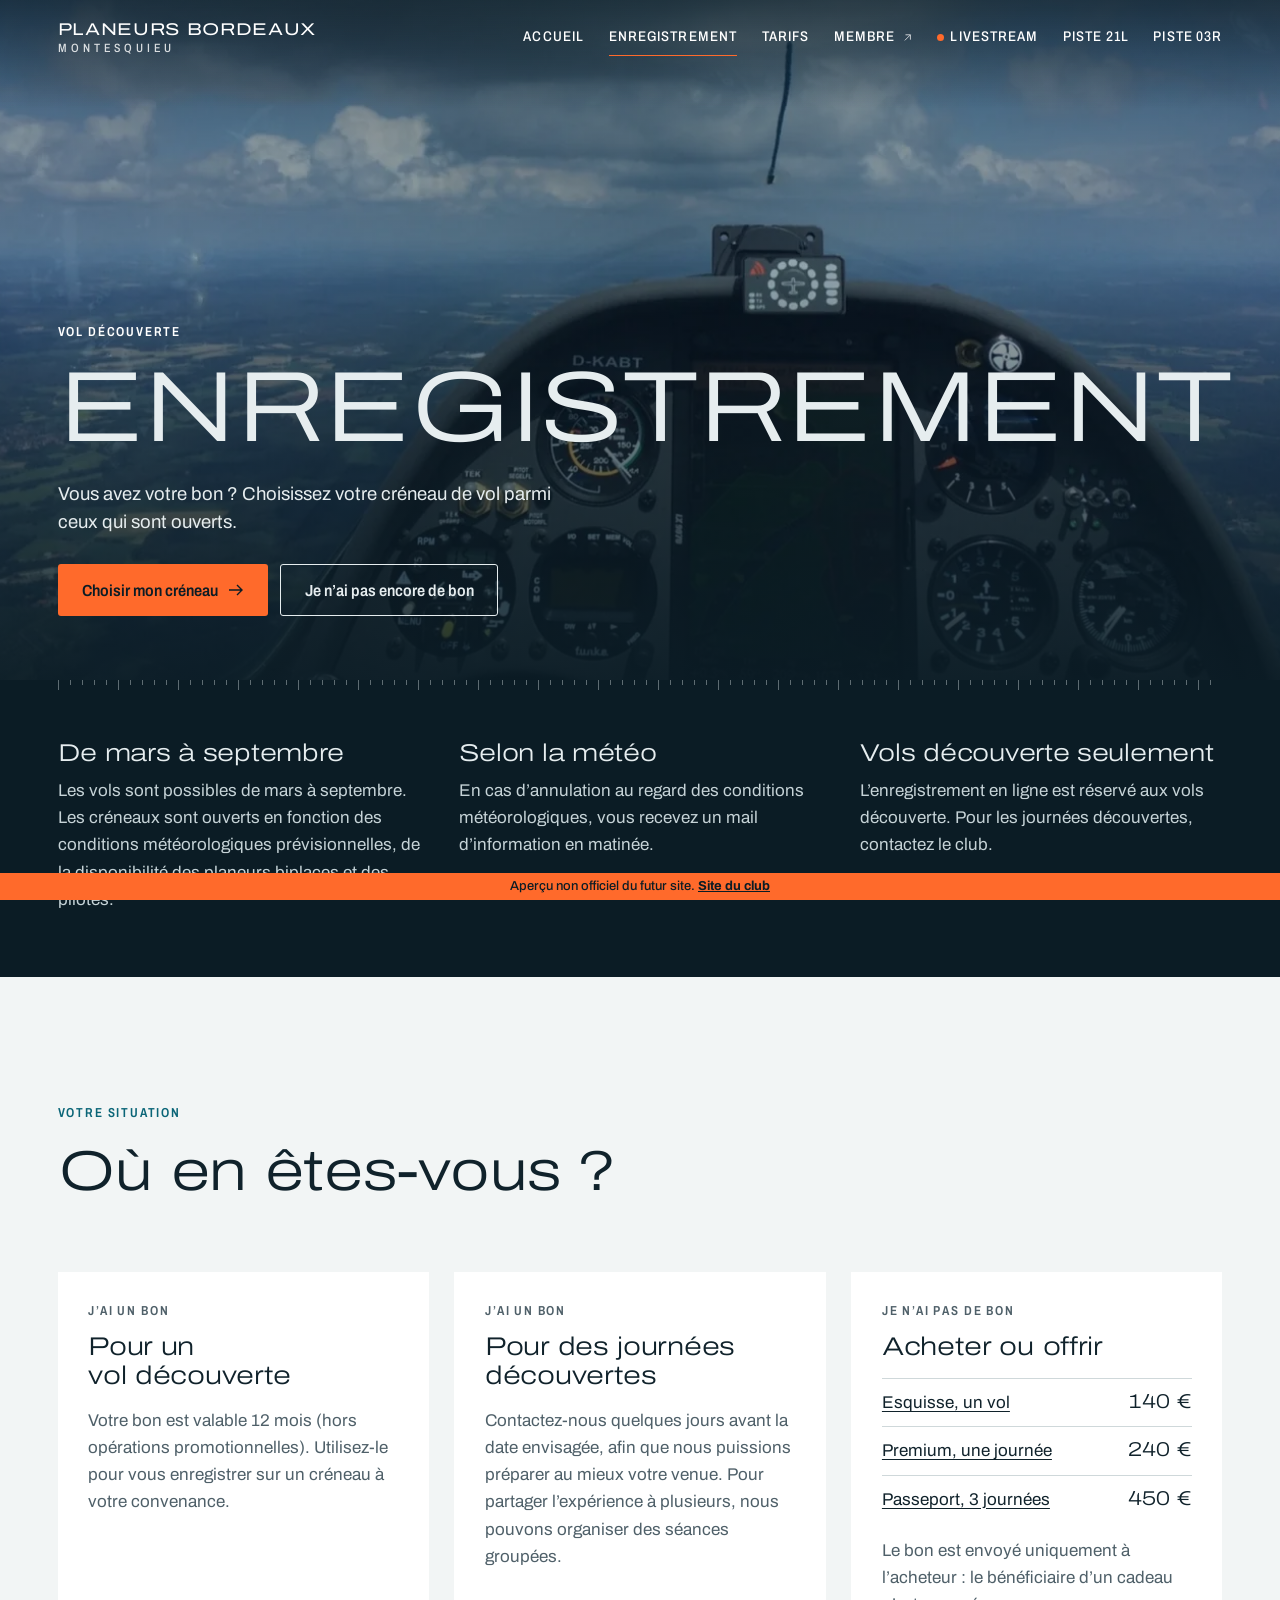
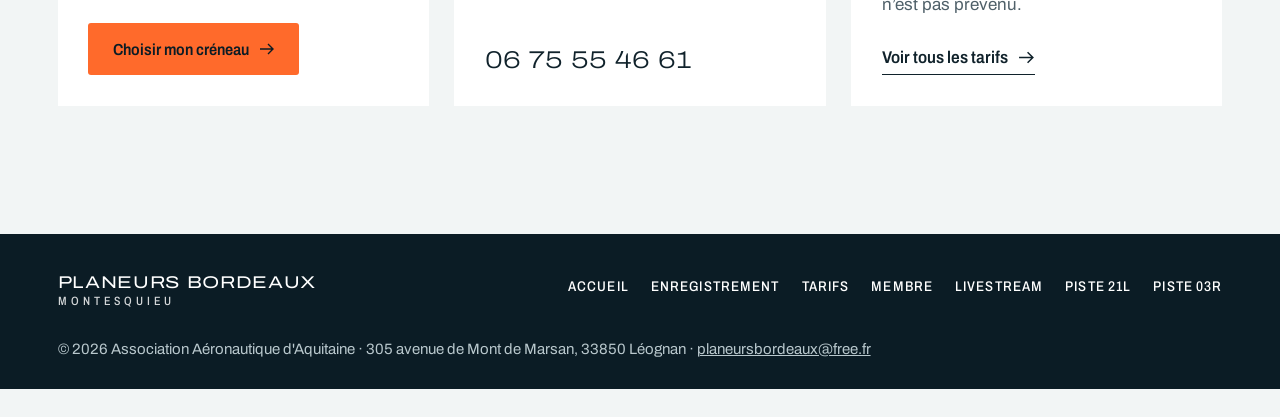
==== commit 72ae78b3: "Raccourcit le bandeau d'aperçu Il tient sur une ligne sur téléphone et ne masque plus le bas de page" ====
--- a/enregistrement.html
+++ b/enregistrement.html
@@ -137,7 +137,7 @@
     </div>
   </footer>
 
-  <div class="bandeau-apercu">Aperçu de la future version du site, pas le site officiel. <a href="http://planeursbordeaux.fr/">Aller sur le site du club</a></div>
+  <div class="bandeau-apercu">Aperçu non officiel du futur site. <a href="http://planeursbordeaux.fr/">Site du club</a></div>
   <script src="assets/js/site.js" defer></script>
 </body>
 </html>
